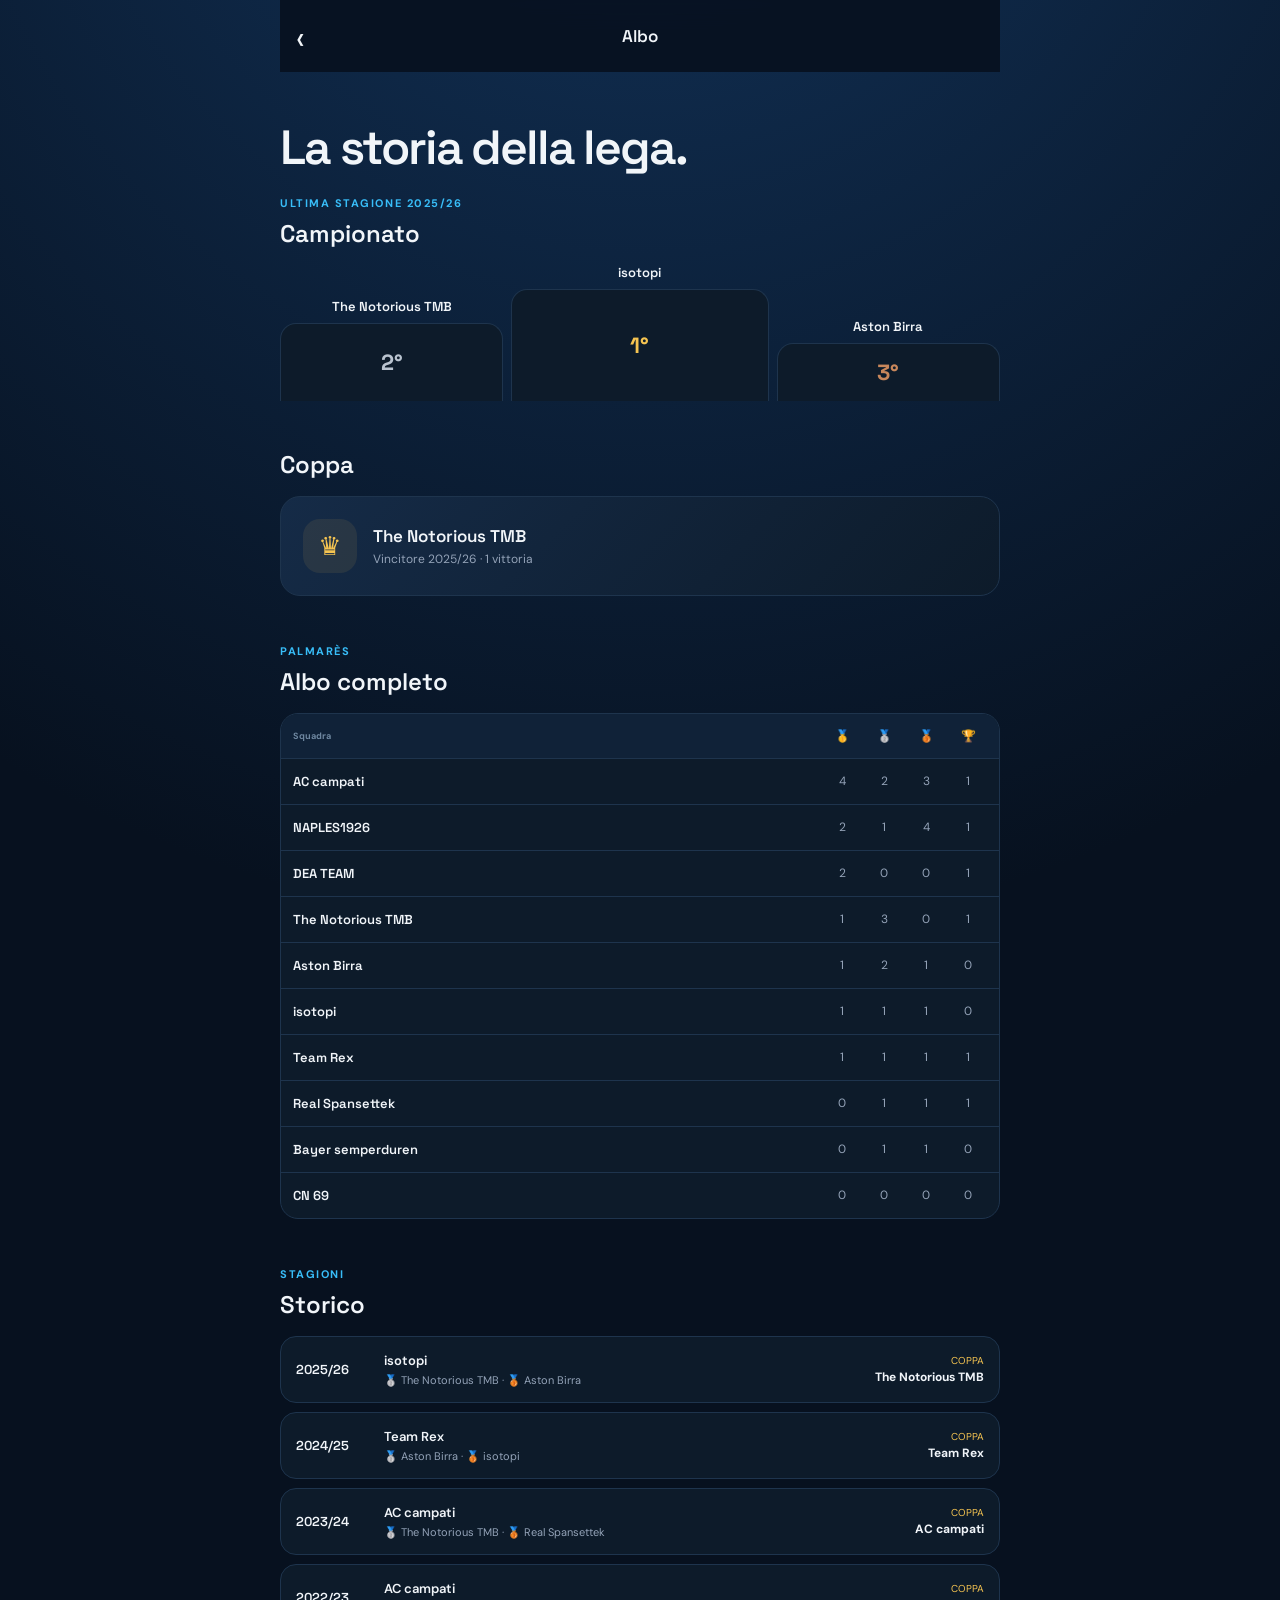
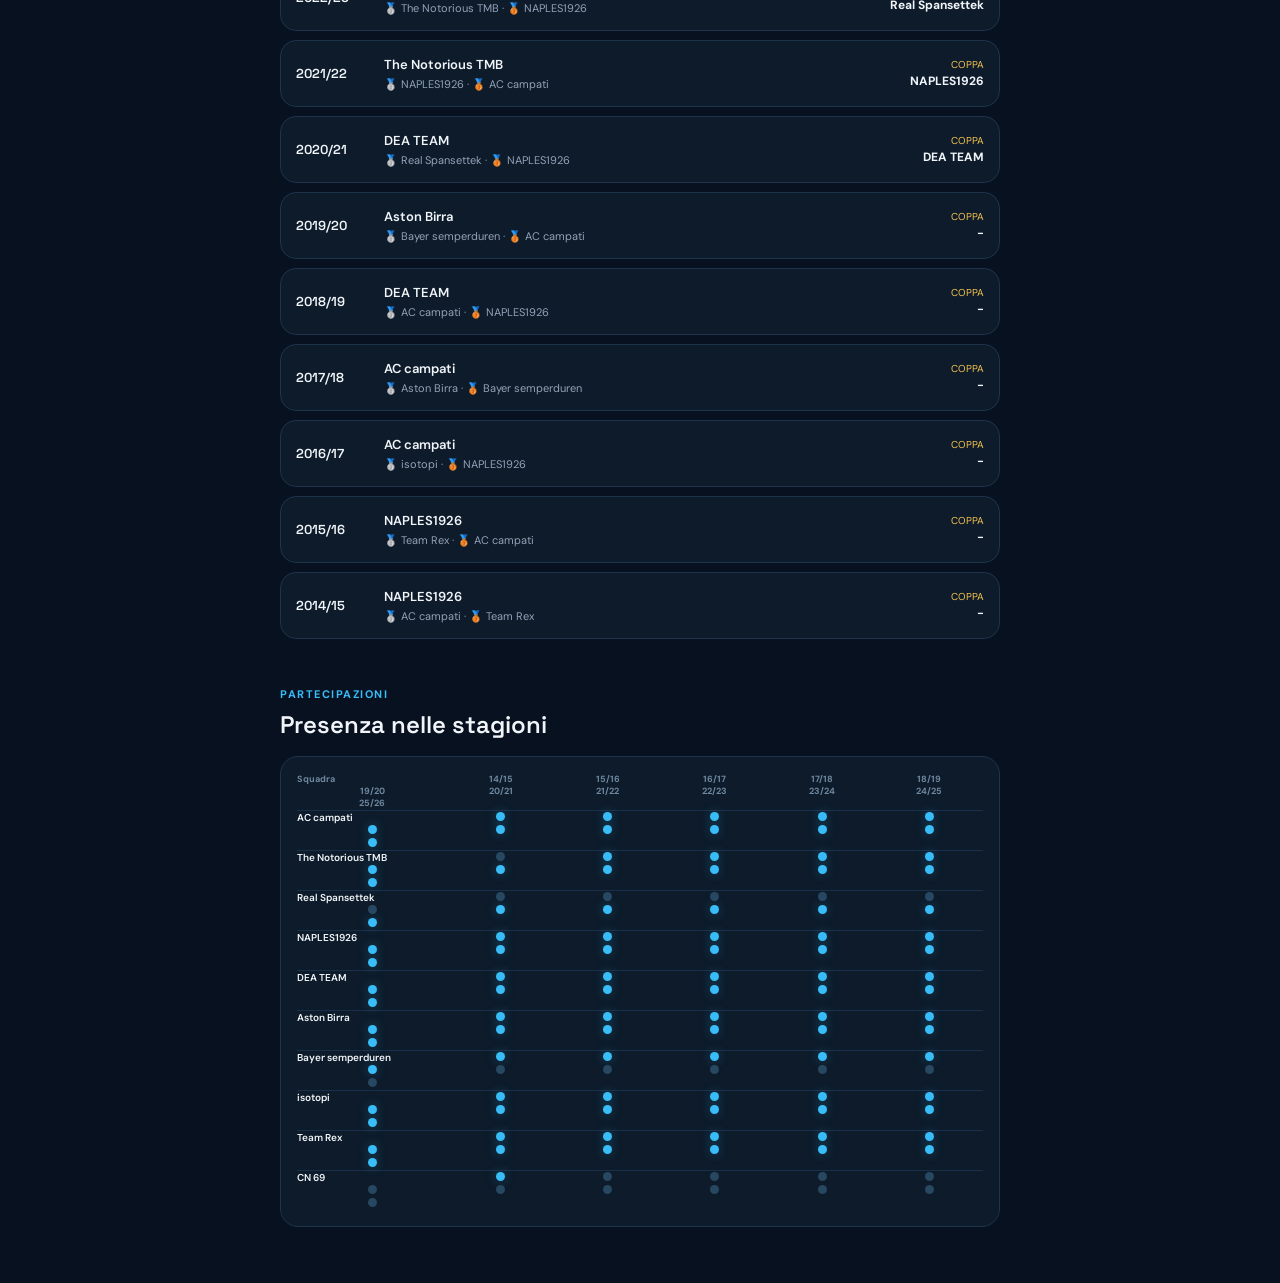
==== albo.html @ 621fbb69 "Add files via upload" ====
<!doctype html>
<html lang="it">

<head>
    <meta charset="utf-8">
    <meta name="viewport" content="width=device-width,initial-scale=1,viewport-fit=cover">
    <meta name="theme-color" content="#07111f">
    <title>Albo · FantaSanpio</title>
    <link rel="stylesheet" href="css/style.css">
</head>

<body>
    <main class="page shell">
        <header class="app-header"><a class="back" href="index.html" aria-label="Torna alla home">‹</a>
            <h1>Albo</h1><span></span>
        </header>
        <section class="page-intro compact">
            <h2>La storia della lega.</h2>
        </section>
        <section>
            <div class="section-heading">
                <div>
                    <p class="eyebrow" id="last-season-title">ULTIMA STAGIONE</p>
                    <h3>Campionato</h3>
                </div>
            </div>
            <div id="champion-podium" class="podium"></div>
        </section>
        <section class="section-gap">
            <div class="section-heading">
                <div>
                    <h3>Coppa</h3>
                </div>
            </div>
            <div id="cup-podium" class="cup-card"></div>
        </section>
        <section class="section-gap">
            <div class="section-heading">
                <div>
                    <p class="eyebrow">PALMARÈS</p>
                    <h3>Albo completo</h3>
                </div>
            </div>
            <div id="honor-roll" class="honor-roll"></div>
        </section>
        <section class="section-gap">
            <div class="section-heading">
                <div>
                    <p class="eyebrow">STAGIONI</p>
                    <h3>Storico</h3>
                </div>
            </div>
            <div id="history" class="history"></div>
        </section>
        <section class="section-gap">
            <div class="section-heading">
                <div>
                    <p class="eyebrow">PARTECIPAZIONI</p>
                    <h3>Presenza nelle stagioni</h3>
                </div>
            </div>
            <div class="chart-wrap">
                <div id="participation" class="participation"></div>
            </div>
        </section>
    </main>
    <script src="js/albo.js"></script>
</body>

</html>
---- css/style.css ----
@import url('https://fonts.googleapis.com/css2?family=DM+Sans:wght@400;500;600;700&family=Space+Grotesk:wght@500;600;700&display=swap');

:root {
    --bg: #07111f;
    --surface: #0d1b2a;
    --surface2: #12243a;
    --line: #1e344d;
    --blue: #2563eb;
    --cyan: #38bdf8;
    --text: #f1f5f9;
    --muted: #94a3b8;
    --gold: #f5c451;
    --silver: #b9c3cf;
    --bronze: #c8875b;
    --radius: 20px
}

* {
    box-sizing: border-box
}

html {
    background: var(--bg)
}

body {
    margin: 0;
    background: radial-gradient(circle at 50% -10%, #12335a 0, transparent 38%), var(--bg);
    color: var(--text);
    font-family: "DM Sans", system-ui, sans-serif;
    min-height: 100vh
}

a {
    color: inherit;
    text-decoration: none
}

.shell {
    width: min(calc(100% - 32px), 720px);
    margin: auto
}

.home {
    min-height: 100svh;
    display: flex;
    flex-direction: column;
    justify-content: center;
    padding: 44px 0
}

.hero {
    text-align: center;
    margin-bottom: 36px
}

.brand-mark {
    width: 64px;
    height: 64px;
    margin: 0 auto 20px;
    display: grid;
    place-items: center;
    border: 1px solid var(--line);
    background: #0b1b2e;
    border-radius: 20px;
    font-size: 27px
}

.eyebrow {
    margin: 0 0 8px;
    color: var(--cyan);
    font-size: 11px;
    font-weight: 700;
    letter-spacing: .14em;
    text-transform: uppercase
}

.hero h1 {
    font: 700 clamp(44px, 12vw, 72px)/.95 "Space Grotesk";
    letter-spacing: -.06em;
    margin: 0 0 16px
}

.hero h1 span {
    color: var(--cyan)
}

.hero-copy {
    color: var(--muted);
    font-size: 15px
}

.home-actions {
    display: grid;
    gap: 12px
}

.big-action {
    display: grid;
    grid-template-columns: 52px 1fr 24px;
    align-items: center;
    gap: 14px;
    padding: 20px;
    border: 1px solid var(--line);
    background: linear-gradient(135deg, var(--surface2), var(--surface));
    border-radius: var(--radius);
    transition: .2s
}

.big-action:hover {
    transform: translateY(-2px)
}

.action-icon {
    width: 52px;
    height: 52px;
    border-radius: 16px;
    background: #1c4ed01c;
    display: grid;
    place-items: center;
    color: var(--cyan);
    font-size: 25px
}

.big-action strong {
    display: block;
    font: 600 18px "Space Grotesk";
    margin-bottom: 3px
}

.big-action small {
    color: var(--muted);
    font-size: 13px
}

.arrow {
    color: var(--muted);
    font-size: 21px
}

footer {
    text-align: center;
    color: #64748b;
    font-size: 11px;
    margin-top: 34px
}

.page {
    padding-bottom: 56px
}

.app-header {
    height: 72px;
    display: grid;
    grid-template-columns: 44px 1fr 44px;
    align-items: center;
    position: sticky;
    top: 0;
    background: #07111fe8;
    backdrop-filter: blur(14px);
    z-index: 10
}

.app-header h1 {
    text-align: center;
    font: 600 17px "Space Grotesk";
    margin: 0
}

.back {
    width: 40px;
    height: 40px;
    display: grid;
    place-items: center;
    border-radius: 12px;
    font-size: 34px
}

.page-intro {
    padding: 36px 0 24px
}

.page-intro h2 {
    font: 600 clamp(31px, 8vw, 48px)/1 "Space Grotesk";
    letter-spacing: -.045em;
    margin: 0
}

.chips {
    display: flex;
    gap: 8px;
    overflow-x: auto;
    padding-bottom: 18px;
    scrollbar-width: none
}

.chips::-webkit-scrollbar {
    display: none
}

.chip {
    flex: 0 0 auto;
    border: 1px solid var(--line);
    background: var(--surface);
    color: var(--muted);
    border-radius: 999px;
    padding: 9px 14px;
    font-size: 12px;
    font-weight: 600;
    cursor: pointer
}

.chip.active {
    background: var(--blue);
    border-color: var(--blue);
    color: white
}

.rules {
    display: grid;
    gap: 10px
}

.rule-card {
    padding: 19px;
    border: 1px solid var(--line);
    background: var(--surface);
    border-radius: 18px
}

.rule-top {
    display: flex;
    justify-content: space-between;
    margin-bottom: 12px
}

.rule-number {
    color: #4b6682;
    font: 600 12px "Space Grotesk"
}

.rule-category {
    color: var(--cyan);
    font-size: 10px;
    font-weight: 700;
    letter-spacing: .08em;
    text-transform: uppercase
}

.rule-card h3 {
    font: 600 17px/1.2 "Space Grotesk";
    margin: 0 0 7px
}

.rule-card p {
    color: var(--muted);
    font-size: 13px;
    line-height: 1.6;
    margin: 0
}

.section-gap {
    margin-top: 48px
}

.section-heading {
    margin-bottom: 16px
}

.section-heading h3 {
    font: 600 24px "Space Grotesk";
    margin: 0
}

.podium {
    display: grid;
    grid-template-columns: 1fr 1.15fr 1fr;
    align-items: end;
    gap: 8px;
}

.podium-place {
    text-align: center
}

.podium-team {
    font: 600 13px "Space Grotesk";
    line-height: 1.2;
    margin-bottom: 8px
}

.podium-year {
    color: var(--muted);
    font-size: 11px;
    margin-bottom: 8px
}

.podium-block {
    width: 100%;
    border: 1px solid var(--line);
    border-bottom: 0;
    border-radius: 16px 16px 0 0;
    background: var(--surface);
    display: grid;
    place-items: center;
    font: 700 22px "Space Grotesk"
}

.place-1 .podium-block {
    height: 112px;
    color: var(--gold)
}

.place-2 .podium-block {
    height: 78px;
    color: var(--silver)
}

.place-3 .podium-block {
    height: 58px;
    color: var(--bronze)
}

.medal {
    font-size: 20px;
    margin-bottom: 7px
}

.cup-card {
    border: 1px solid var(--line);
    background: linear-gradient(135deg, #152b47, #0d1b2a);
    border-radius: var(--radius);
    padding: 22px;
    display: flex;
    align-items: center;
    gap: 16px
}

.cup-icon {
    width: 54px;
    height: 54px;
    border-radius: 17px;
    background: #f5c45116;
    display: grid;
    place-items: center;
    color: var(--gold);
    font-size: 26px
}

.cup-card strong {
    display: block;
    font: 600 17px "Space Grotesk"
}

.cup-card small {
    display: block;
    color: var(--muted);
    font-size: 12px;
    margin-top: 4px
}

.honor-roll {
    border: 1px solid var(--line);
    border-radius: 18px;
    overflow: hidden;
    background: var(--surface)
}

.honor-row {
    display: grid;
    grid-template-columns: 1fr repeat(4, 38px);
    gap: 4px;
    align-items: center;
    padding: 14px 12px;
    border-bottom: 1px solid var(--line)
}

.honor-row:last-child {
    border: 0
}

.honor-name {
    font: 600 13px "Space Grotesk"
}

.honor-stat {
    text-align: center;
    color: var(--muted);
    font-size: 12px
}

.honor-head {
    background: #102238;
    color: #6f88a1;
    font-size: 9px;
    font-weight: 700
}

.history {
    display: grid;
    gap: 9px
}

.season-card {
    display: grid;
    grid-template-columns: 76px 1fr auto;
    gap: 12px;
    align-items: center;
    padding: 15px;
    border: 1px solid var(--line);
    background: var(--surface);
    border-radius: 16px
}

.season-year {
    font: 600 13px "Space Grotesk"
}

.season-winner {
    font-size: 13px;
    font-weight: 600
}

.season-meta {
    color: var(--muted);
    font-size: 11px;
    margin-top: 4px
}

.season-cup {
    text-align: right;
    color: var(--gold);
    font-size: 10px
}

.season-cup strong {
    display: block;
    color: var(--text);
    font-size: 12px;
    margin-top: 2px
}

.chart-wrap {
    border: 1px solid var(--line);
    border-radius: 18px;
    background: var(--surface);
    overflow: auto
}

.participation {
    min-width: 560px;
    padding: 16px
}

.grid-row {
    display: grid;
    grid-template-columns: 150px repeat(5, 1fr);
    min-height: 38px;
    align-items: center;
    border-bottom: 1px solid #18304a
}

.grid-row:last-child {
    border: 0
}

.grid-cell {
    font-size: 10px;
    color: var(--muted);
    text-align: center
}

.grid-cell:first-child {
    text-align: left;
    color: var(--text);
    font-weight: 600
}

.grid-head .grid-cell {
    font-size: 9px;
    font-weight: 700;
    color: #6f88a1
}

.dot {
    width: 9px;
    height: 9px;
    border-radius: 50%;
    background: #284761;
    display: inline-block
}

.dot.active {
    background: var(--cyan);
    box-shadow: 0 0 12px #38bdf855
}

@media(min-width:700px) {
    .home-actions {
        grid-template-columns: 1fr 1fr
    }

    .page-intro {
        padding-top: 52px
    }
}

@media(prefers-reduced-motion:reduce) {
    * {
        transition: none !important
    }
}
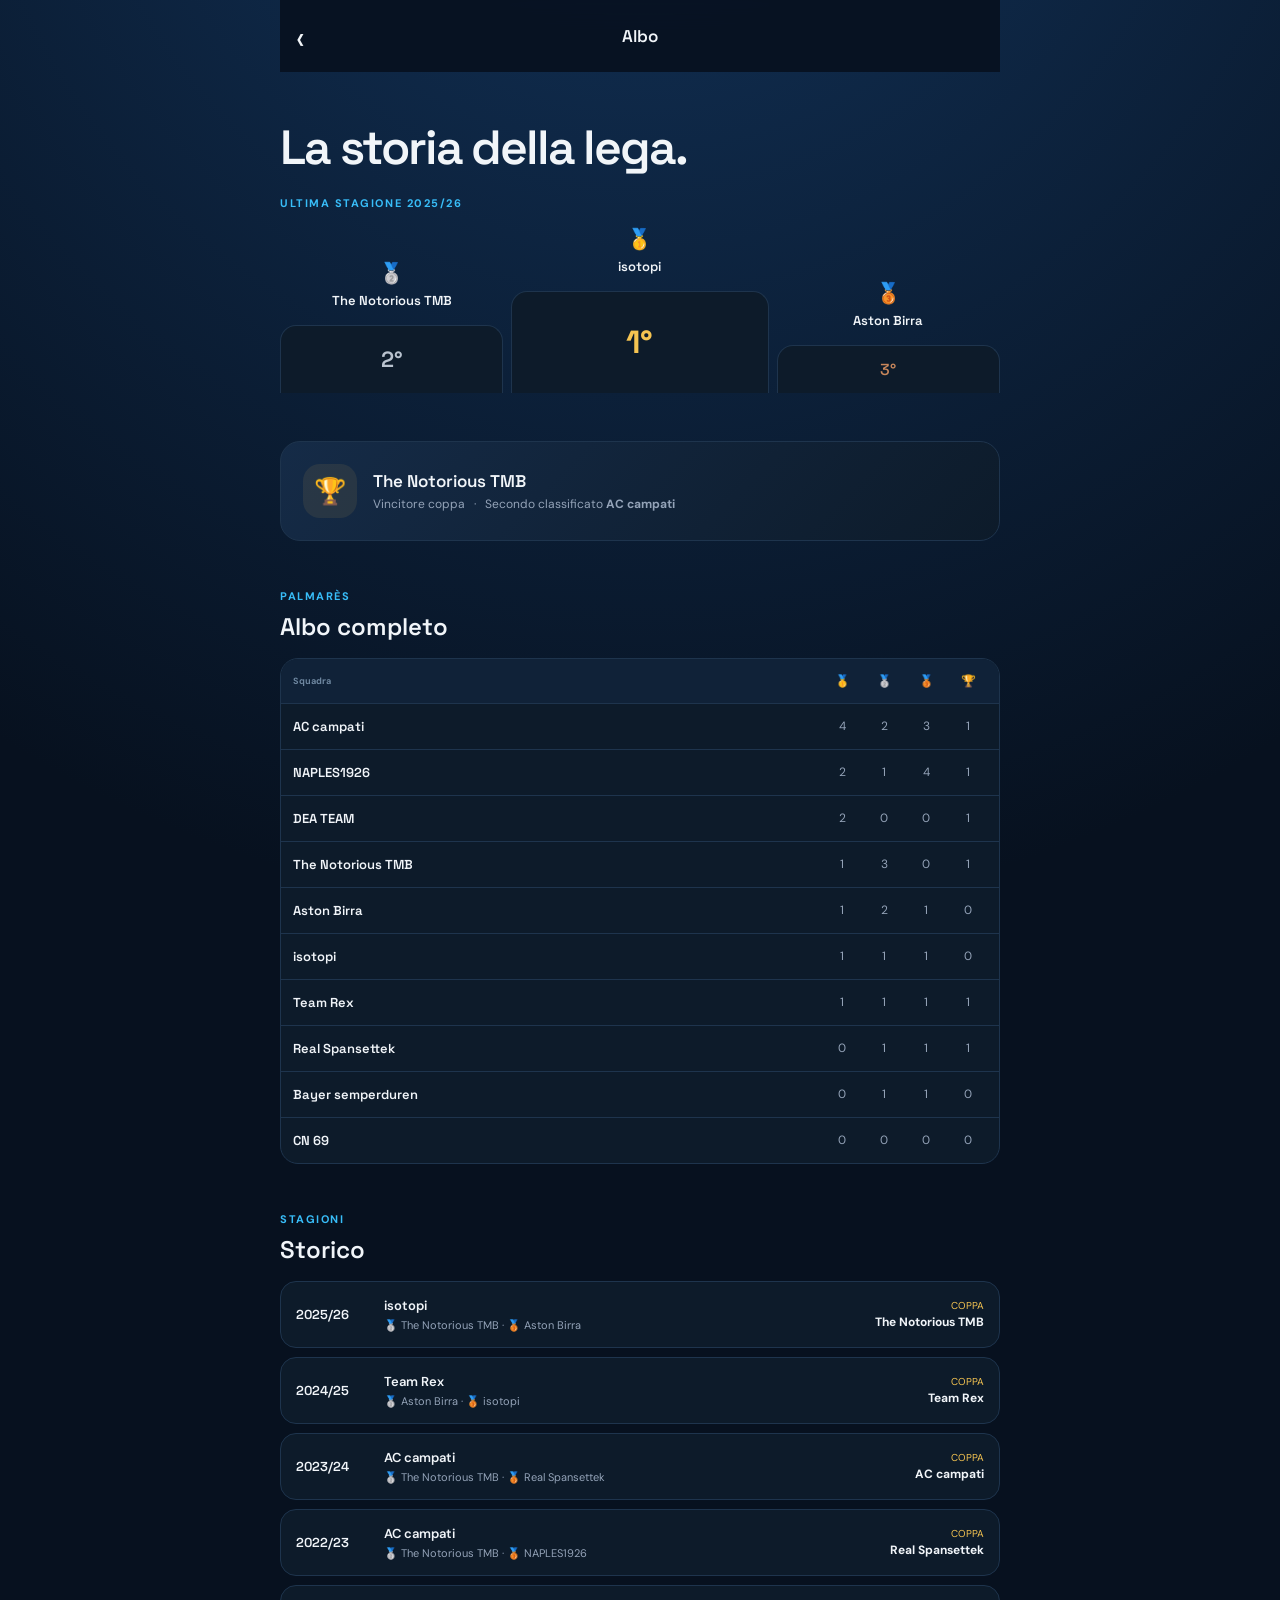
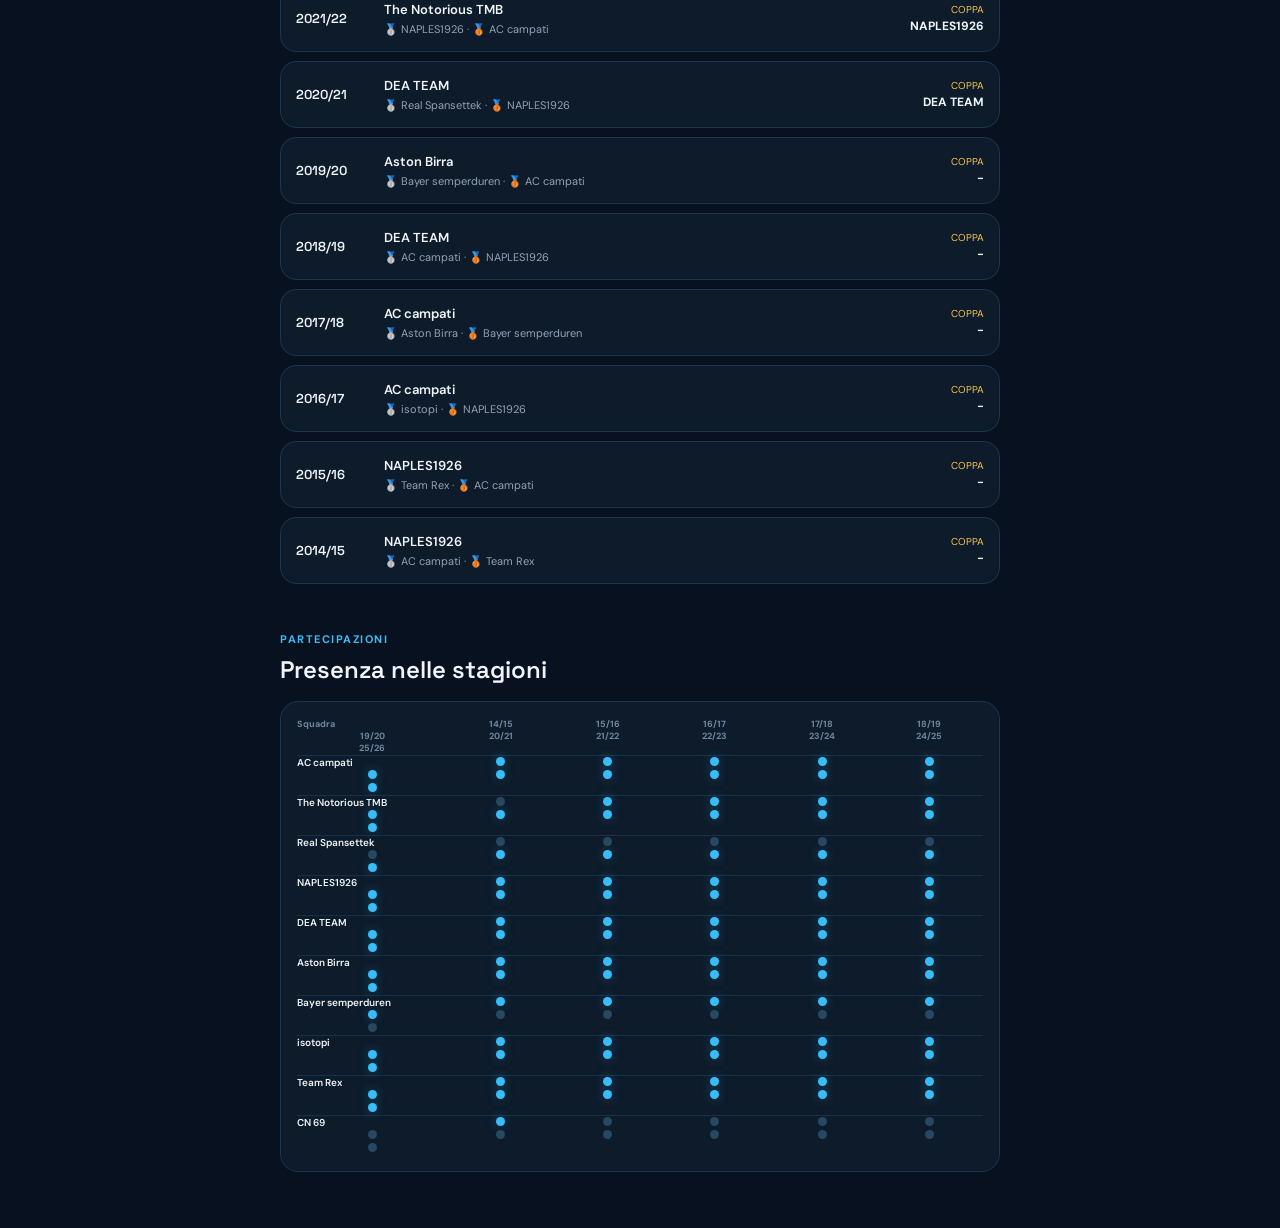
==== commit 6569b49c: "Add files via upload" ====
--- a/albo.html
+++ b/albo.html
@@ -21,17 +21,12 @@
             <div class="section-heading">
                 <div>
                     <p class="eyebrow" id="last-season-title">ULTIMA STAGIONE</p>
-                    <h3>Campionato</h3>
                 </div>
             </div>
             <div id="champion-podium" class="podium"></div>
         </section>
         <section class="section-gap">
-            <div class="section-heading">
-                <div>
-                    <h3>Coppa</h3>
-                </div>
-            </div>
+            
             <div id="cup-podium" class="cup-card"></div>
         </section>
         <section class="section-gap">
--- a/css/style.css
+++ b/css/style.css
@@ -286,7 +286,7 @@
 .podium-team {
     font: 600 13px "Space Grotesk";
     line-height: 1.2;
-    margin-bottom: 8px
+    margin-bottom: 16px
 }
 
 .podium-year {
@@ -307,18 +307,21 @@
 }
 
 .place-1 .podium-block {
-    height: 112px;
-    color: var(--gold)
+    height: 102px;
+    color: var(--gold);
+    font: 700 32px "Space Grotesk"
 }
 
 .place-2 .podium-block {
-    height: 78px;
-    color: var(--silver)
+    height: 68px;
+    color: var(--silver);
+    font: 600 22px "Space Grotesk"
 }
 
 .place-3 .podium-block {
-    height: 58px;
-    color: var(--bronze)
+    height: 48px;
+    color: var(--bronze);
+    font: 500 16px "Space Grotesk"
 }
 
 .medal {
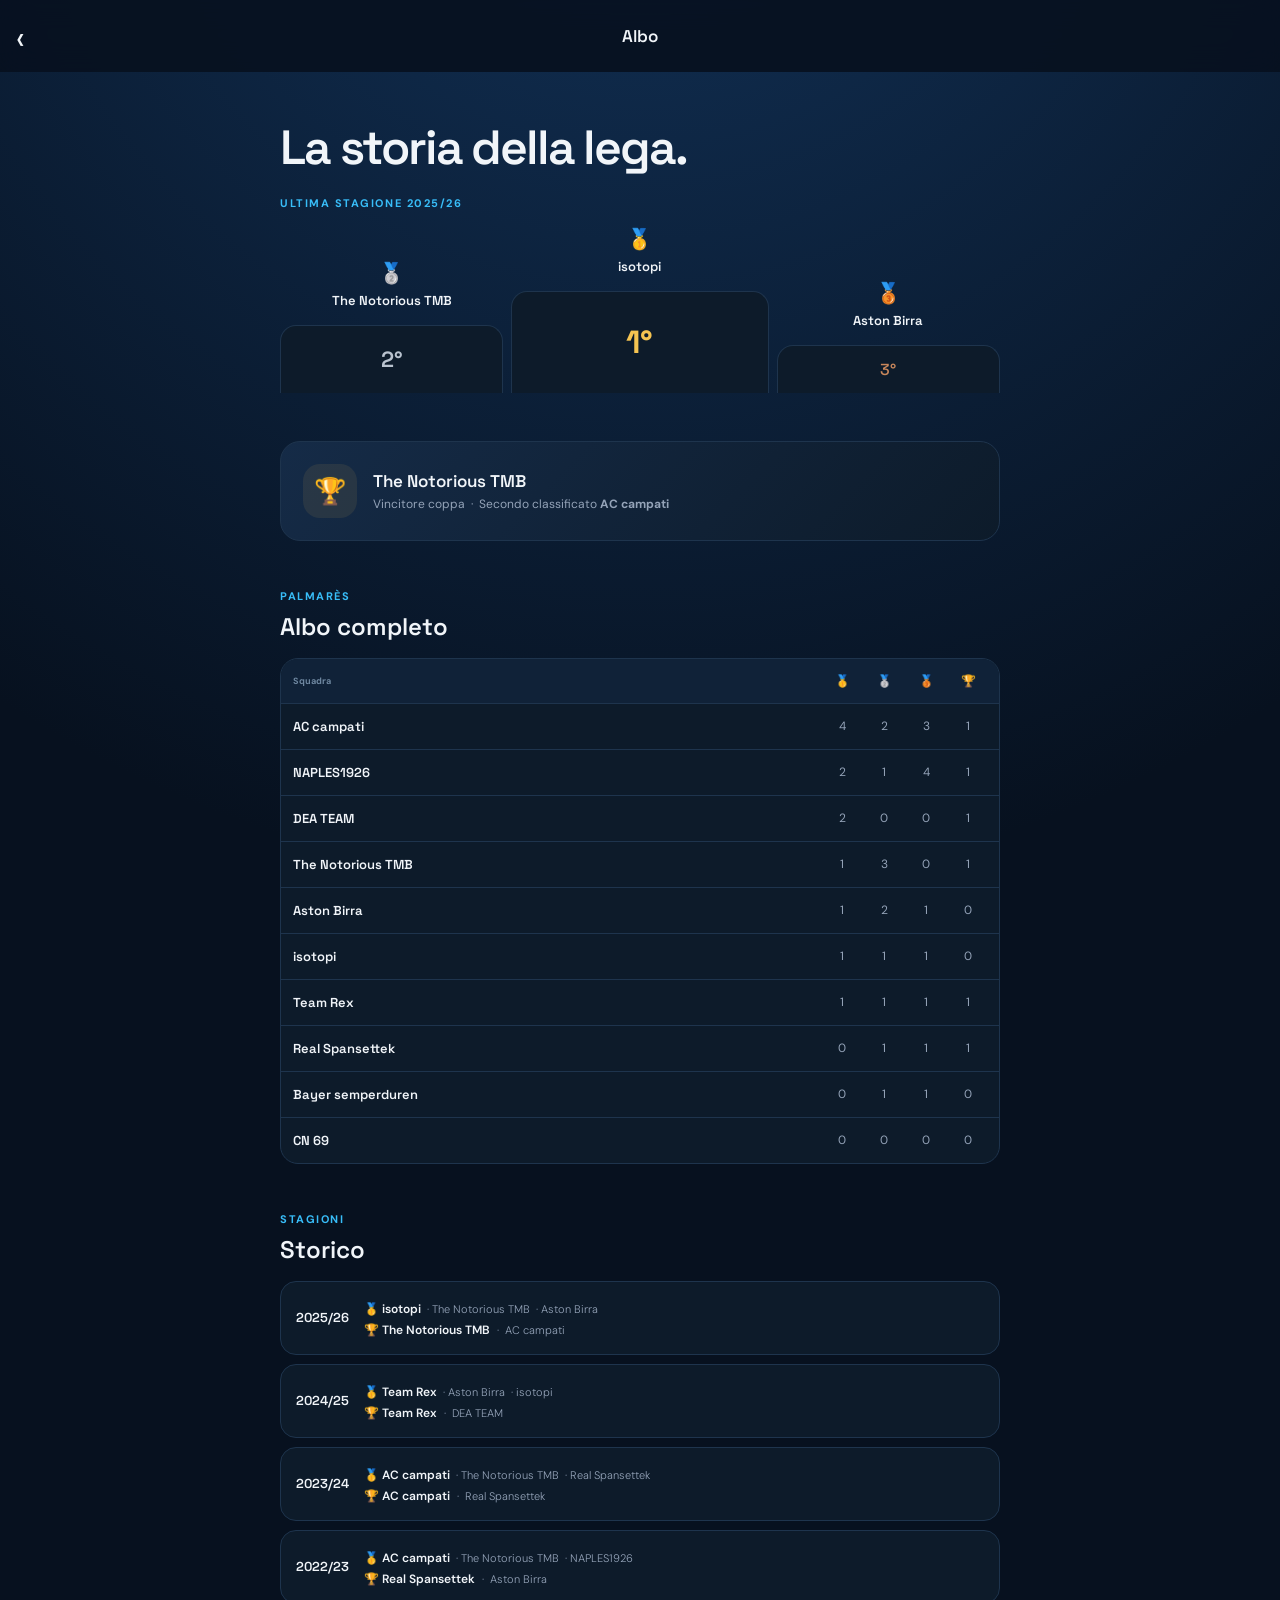
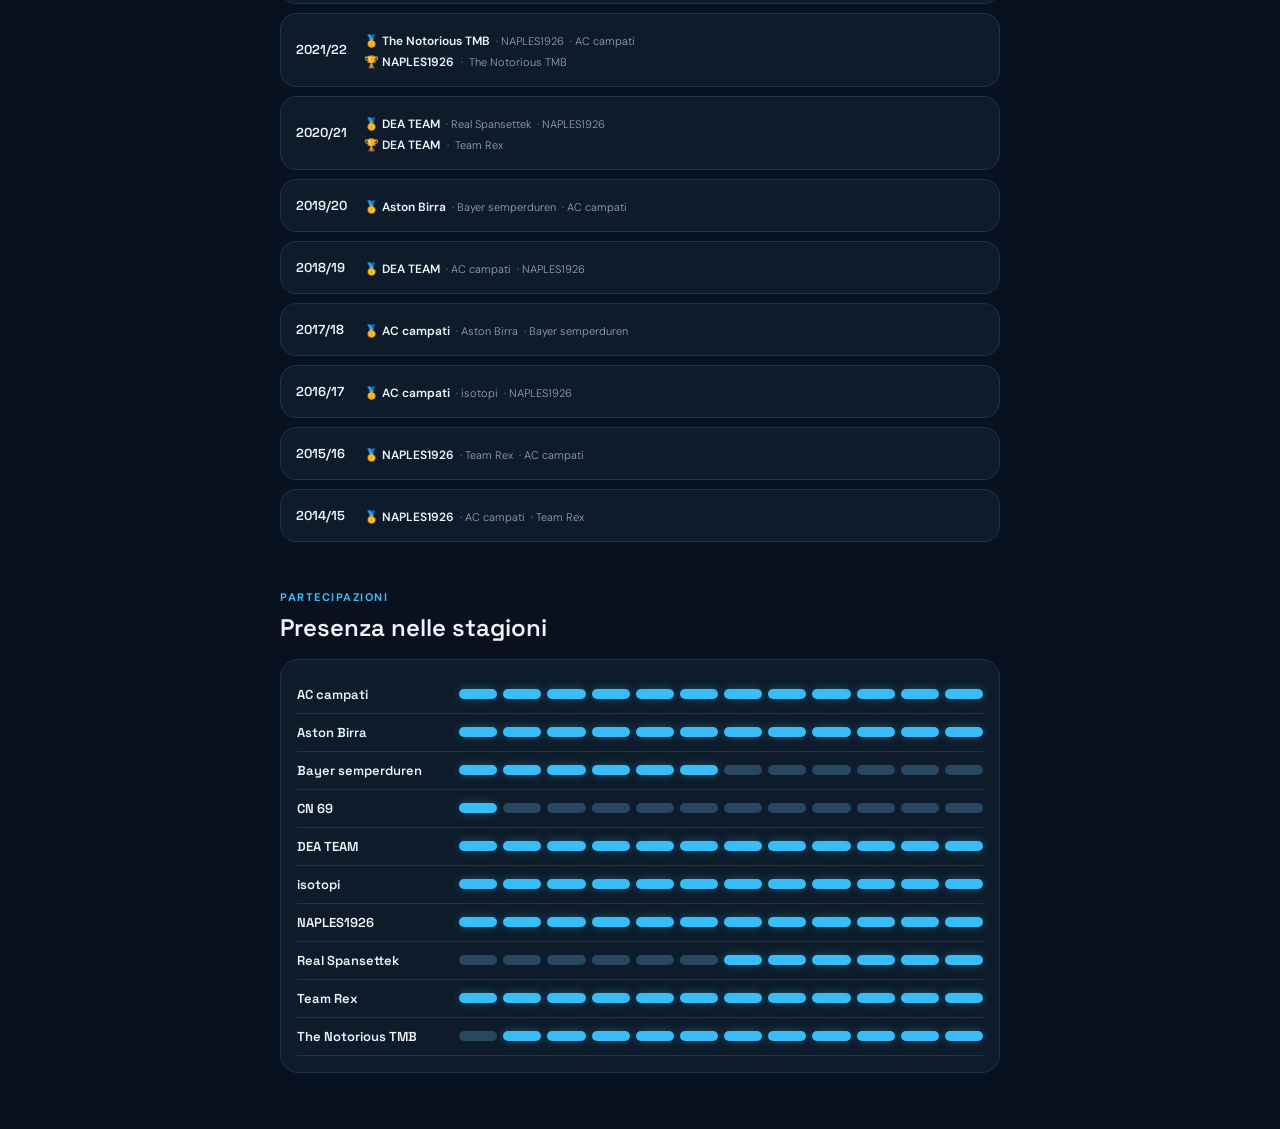
==== commit 32539675: "Add files via upload" ====
--- a/albo.html
+++ b/albo.html
@@ -10,10 +10,12 @@
 </head>
 
 <body>
+    <header class="app-header">
+        <a class="back" href="index.html" aria-label="Torna alla home">‹</a>
+        <h1>Albo</h1><span></span>
+    </header>
+    
     <main class="page shell">
-        <header class="app-header"><a class="back" href="index.html" aria-label="Torna alla home">‹</a>
-            <h1>Albo</h1><span></span>
-        </header>
         <section class="page-intro compact">
             <h2>La storia della lega.</h2>
         </section>
--- a/css/style.css
+++ b/css/style.css
@@ -406,8 +406,7 @@
 
 .season-card {
     display: grid;
-    grid-template-columns: 76px 1fr auto;
-    gap: 12px;
+    grid-template-columns: 68px 1fr auto;
     align-items: center;
     padding: 15px;
     border: 1px solid var(--line);
@@ -420,8 +419,15 @@
 }
 
 .season-winner {
-    font-size: 13px;
+    font-size: 12px;
     font-weight: 600
+}
+
+.season-non-winner {
+    font-size: 11px;
+    font-weight: 300;
+    color: var(--muted);
+
 }
 
 .season-meta {
@@ -435,6 +441,7 @@
     color: var(--gold);
     font-size: 10px
 }
+
 
 .season-cup strong {
     display: block;
@@ -454,6 +461,42 @@
     min-width: 560px;
     padding: 16px
 }
+
+.line-row {
+    display: grid;
+    grid-template-columns: 150px 1fr;
+    align-items: center;
+    gap: 12px;
+    padding: 10px 0;
+    border-bottom: 1px solid var(--line);
+  }
+  
+  .line-team {
+    font: 600 13px "Space Grotesk";
+    color: var(--text);
+  }
+  
+  .line-track {
+    display: flex;
+    gap: 6px;
+  }
+  
+  .line-seg {
+    flex: 1;
+    height: 10px;
+    border-radius: 6px;
+    background: #284761;
+    transition: .25s;
+  }
+  
+  .line-seg.on {
+    background: var(--cyan);
+    box-shadow: 0 0 10px #38bdf855;
+  }
+  
+
+
+
 
 .grid-row {
     display: grid;
